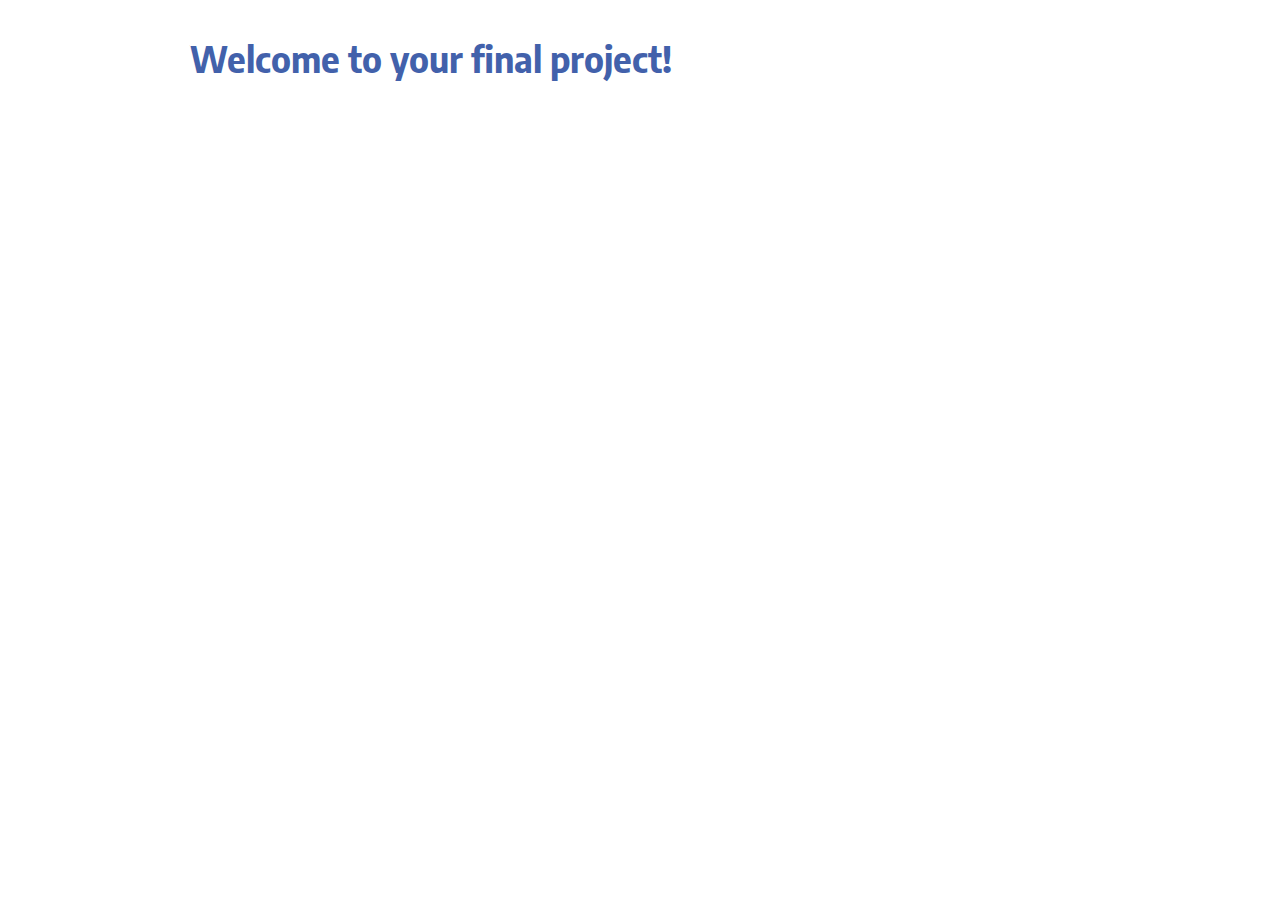
==== index.html @ d18a698d "Initialize gh-pages" ====
<!doctype html><html lang="en"><head><meta charset="utf-8"><meta http-equiv="X-UA-Compatible" content="IE=edge"><meta name="viewport" content="width=device-width,initial-scale=1"><meta name="description" content="Update your description here"/><title>Update your title here</title><link rel="shortcut icon" href="/images/favicons/favicon.ico"><link rel="icon" type="image/png" sizes="16x16" href="/images/favicons/favicon-16x16.png"><link rel="icon" type="image/png" sizes="32x32" href="/images/favicons/favicon-32x32.png"><link rel="manifest" href="/images/favicons/manifest.json"><meta name="mobile-web-app-capable" content="yes"><meta name="theme-color" content="#fff"><meta name="application-name" content="Student Site Boilerplate"><link rel="apple-touch-icon" sizes="57x57" href="/images/favicons/apple-touch-icon-57x57.png"><link rel="apple-touch-icon" sizes="60x60" href="/images/favicons/apple-touch-icon-60x60.png"><link rel="apple-touch-icon" sizes="72x72" href="/images/favicons/apple-touch-icon-72x72.png"><link rel="apple-touch-icon" sizes="76x76" href="/images/favicons/apple-touch-icon-76x76.png"><link rel="apple-touch-icon" sizes="114x114" href="/images/favicons/apple-touch-icon-114x114.png"><link rel="apple-touch-icon" sizes="120x120" href="/images/favicons/apple-touch-icon-120x120.png"><link rel="apple-touch-icon" sizes="144x144" href="/images/favicons/apple-touch-icon-144x144.png"><link rel="apple-touch-icon" sizes="152x152" href="/images/favicons/apple-touch-icon-152x152.png"><link rel="apple-touch-icon" sizes="167x167" href="/images/favicons/apple-touch-icon-167x167.png"><link rel="apple-touch-icon" sizes="180x180" href="/images/favicons/apple-touch-icon-180x180.png"><link rel="apple-touch-icon" sizes="1024x1024" href="/images/favicons/apple-touch-icon-1024x1024.png"><meta name="apple-mobile-web-app-capable" content="yes"><meta name="apple-mobile-web-app-status-bar-style" content="black-translucent"><meta name="apple-mobile-web-app-title" content="Student Site Boilerplate"><meta name="viewport" content="width=device-width,initial-scale=1"><link href="style.a7c01fe86505acb54447.css" rel="stylesheet"></head><body><main class="content-container"><h1 class="page-heading">Welcome to your final project!</h1></main><script src="main.f0ea4228673b4ac65ea8.js"></script></body></html>
---- style.a7c01fe86505acb54447.css ----
@import url(https://fonts.googleapis.com/css2?family=Encode+Sans&family=Encode+Sans+Semi+Condensed:wght@700&display=swap);html{line-height:1.15;-webkit-text-size-adjust:100%}body{margin:0}main{display:block}h1{font-size:2em;margin:.67em 0}hr{box-sizing:content-box;height:0;overflow:visible}pre{font-family:monospace,monospace;font-size:1em}a{background-color:transparent}abbr[title]{border-bottom:none;text-decoration:underline;-webkit-text-decoration:underline dotted;text-decoration:underline dotted}b,strong{font-weight:bolder}code,kbd,samp{font-family:monospace,monospace;font-size:1em}small{font-size:80%}sub,sup{font-size:75%;line-height:0;position:relative;vertical-align:baseline}sub{bottom:-.25em}sup{top:-.5em}img{border-style:none}button,input,optgroup,select,textarea{font-family:inherit;font-size:100%;line-height:1.15;margin:0}button,input{overflow:visible}button,select{text-transform:none}[type=button],[type=reset],[type=submit],button{-webkit-appearance:button}[type=button]::-moz-focus-inner,[type=reset]::-moz-focus-inner,[type=submit]::-moz-focus-inner,button::-moz-focus-inner{border-style:none;padding:0}[type=button]:-moz-focusring,[type=reset]:-moz-focusring,[type=submit]:-moz-focusring,button:-moz-focusring{outline:1px dotted ButtonText}fieldset{padding:.35em .75em .625em}legend{box-sizing:border-box;color:inherit;display:table;max-width:100%;padding:0;white-space:normal}progress{vertical-align:baseline}textarea{overflow:auto}[type=checkbox],[type=radio]{box-sizing:border-box;padding:0}[type=number]::-webkit-inner-spin-button,[type=number]::-webkit-outer-spin-button{height:auto}[type=search]{-webkit-appearance:textfield;outline-offset:-2px}[type=search]::-webkit-search-decoration{-webkit-appearance:none}::-webkit-file-upload-button{-webkit-appearance:button;font:inherit}details{display:block}summary{display:list-item}[hidden],template{display:none}body{font-family:Encode Sans,sans-serif;font-size:18px;line-height:1.5}h1,h2,h3,h4,h5,h6,strong{font-family:Encode Sans Semi Condensed,sans-serif;line-height:1.3;margin-top:0}a,h1{color:#1b6e97}aside{font-size:.8em}ol,ul{padding-left:2em}.content-container{margin:0 auto;max-width:900px;padding:1em}@media screen and (min-width:768px){.content-container{display:grid;grid-gap:3em;grid-template-columns:repeat(3,1fr);padding:2em 1em 5em}}.page-heading{grid-column:span 3}.introduction{grid-column:span 2;grid-row:span 2}.promotion{background:#f2f4fa;border:1px solid #4261ab;padding:2em}.page-heading{color:#ab424a}@media screen and (min-width:500px){.page-heading{color:#dd7c00}}@media screen and (min-width:768px){.page-heading{color:#3b975f}}@media screen and (min-width:1200px){.page-heading{color:#4261ab}}
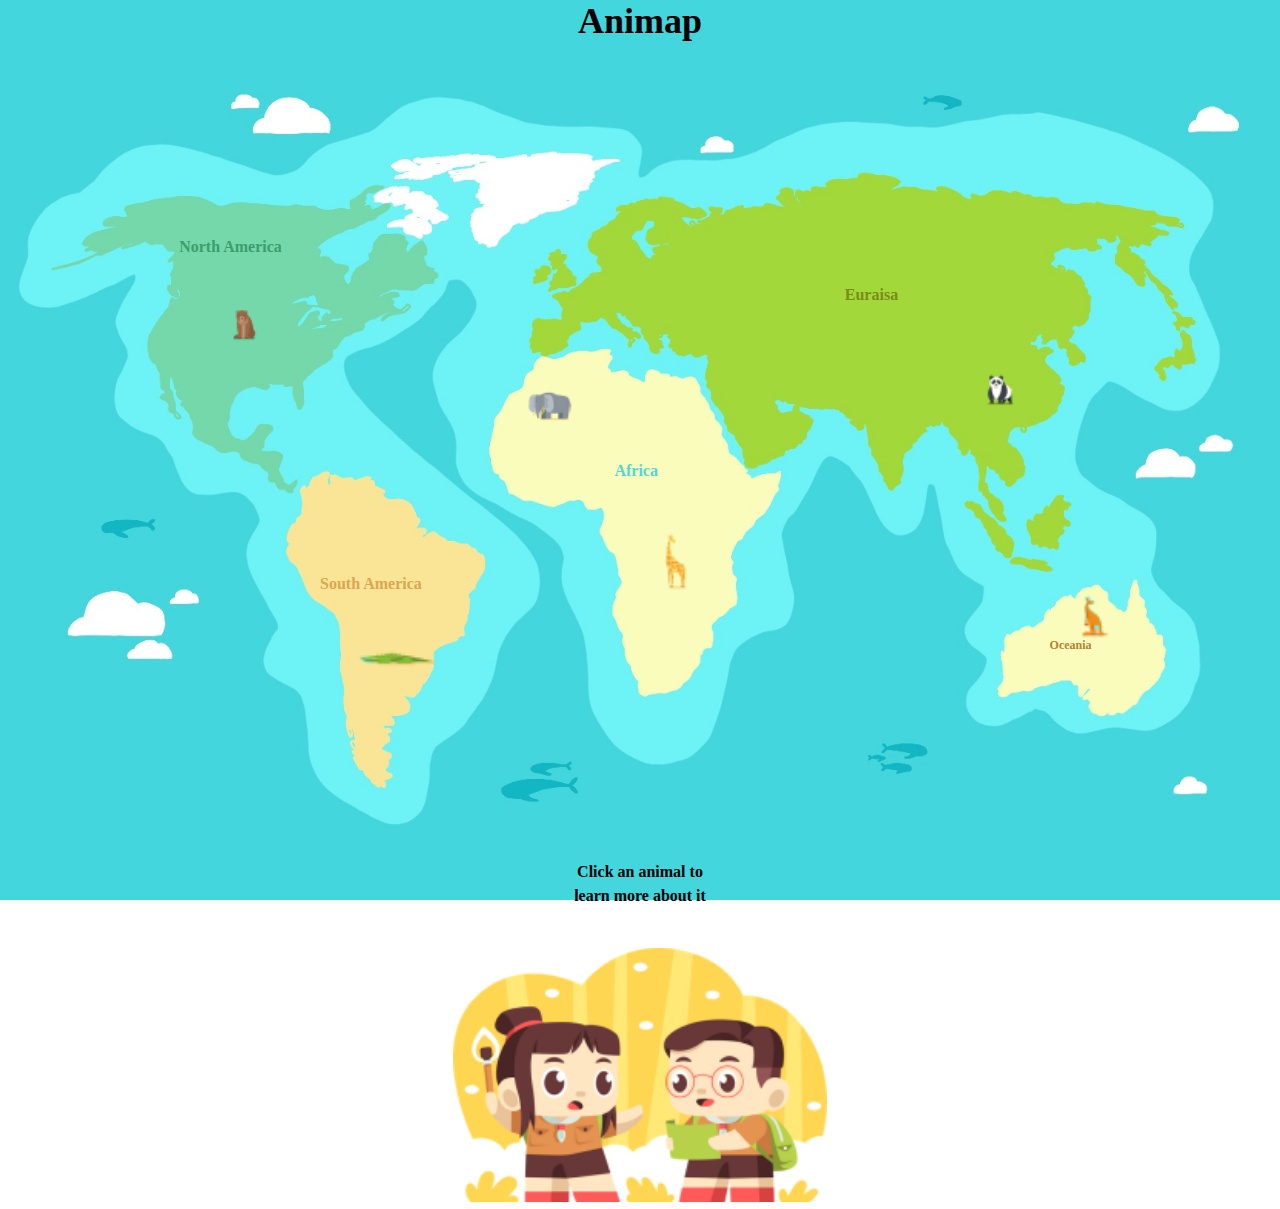
==== commit 7ca282da: "Updates" ====
--- a/index.html
+++ b/index.html
@@ -1 +1,99 @@
-<!doctype html><html lang="en"><head><meta charset="utf-8"><meta http-equiv="X-UA-Compatible" content="IE=edge"><meta name="viewport" content="width=device-width,initial-scale=1"><meta name="description" content="Update your description here"/><title>Update your title here</title><link rel="shortcut icon" href="/images/favicons/favicon.ico"><link rel="icon" type="image/png" sizes="16x16" href="/images/favicons/favicon-16x16.png"><link rel="icon" type="image/png" sizes="32x32" href="/images/favicons/favicon-32x32.png"><link rel="manifest" href="/images/favicons/manifest.json"><meta name="mobile-web-app-capable" content="yes"><meta name="theme-color" content="#fff"><meta name="application-name" content="Student Site Boilerplate"><link rel="apple-touch-icon" sizes="57x57" href="/images/favicons/apple-touch-icon-57x57.png"><link rel="apple-touch-icon" sizes="60x60" href="/images/favicons/apple-touch-icon-60x60.png"><link rel="apple-touch-icon" sizes="72x72" href="/images/favicons/apple-touch-icon-72x72.png"><link rel="apple-touch-icon" sizes="76x76" href="/images/favicons/apple-touch-icon-76x76.png"><link rel="apple-touch-icon" sizes="114x114" href="/images/favicons/apple-touch-icon-114x114.png"><link rel="apple-touch-icon" sizes="120x120" href="/images/favicons/apple-touch-icon-120x120.png"><link rel="apple-touch-icon" sizes="144x144" href="/images/favicons/apple-touch-icon-144x144.png"><link rel="apple-touch-icon" sizes="152x152" href="/images/favicons/apple-touch-icon-152x152.png"><link rel="apple-touch-icon" sizes="167x167" href="/images/favicons/apple-touch-icon-167x167.png"><link rel="apple-touch-icon" sizes="180x180" href="/images/favicons/apple-touch-icon-180x180.png"><link rel="apple-touch-icon" sizes="1024x1024" href="/images/favicons/apple-touch-icon-1024x1024.png"><meta name="apple-mobile-web-app-capable" content="yes"><meta name="apple-mobile-web-app-status-bar-style" content="black-translucent"><meta name="apple-mobile-web-app-title" content="Student Site Boilerplate"><meta name="viewport" content="width=device-width,initial-scale=1"><link href="style.a7c01fe86505acb54447.css" rel="stylesheet"></head><body><main class="content-container"><h1 class="page-heading">Welcome to your final project!</h1></main><script src="main.f0ea4228673b4ac65ea8.js"></script></body></html>+<!DOCTYPE html>
+<html lang="en">
+
+<head>
+	<meta charset="utf-8">
+	<meta http-equiv="X-UA-Compatible" content="IE=edge">
+	<meta name="viewport" content="width=device-width, initial-scale=1">
+	<meta name="description" content="Update your description here" />
+	<!-- google font link -->
+	<title>Animap</title>
+	<!-- link to css -->
+	<link rel="stylesheet" type="text/css" href="./css/style.css" />
+	<link rel="stylesheet" href="./css/initialize.css">
+	<link rel="stylesheet" href="./css/home.css">
+</head>
+
+<body>
+	<article class="home-content bc" id="section1">
+		<div class="home-main">
+			<!-- home screen -->
+			<h1 class="home-title">Animap</h1>
+			<div class="map-container">
+				<img src="images/map.jpeg" class="map">
+				<img src="images/lil-bear.png" class="lil-bear des_action" data-animal="bear">
+				<img src="images/lil-crocodile.png" class="lil-alligator des_action" data-animal="alligator">
+				<img src="images/lil-elephant.png" class="lil-elephant des_action" data-animal="elephant">
+				<img src="images/lil-giraffe.png" class="lil-giraffe des_action" data-animal="giraffe">
+				<img src="images/lil-panda.png" class="lil-panda des_action" data-animal="panda">
+				<img src="images/lil-kangaroo.png" class="lil-kangaroo des_action" data-animal="kangaroo">
+				<p class="namerica">North America</p>
+				<p class="samerica">South America</p>
+				<p class="africa">Africa</p>
+				<p class="euroasia">Euraisa</p>
+				<p class="oceania">Oceania</p>
+			</div>
+			<div class="click-prompt_content">
+				<h4 class="click-prompt">Click an animal to<br>learn more about it</h4>
+			</div>
+
+			<div class="kids-content">
+				<img src="images/kids.png" alt="kids" class="kids">
+			</div>
+		</div>
+	</article>
+
+
+	<!-- name card section -->
+	<article class="name-card hide bc" id="section2">
+		<!-- home button -->
+		<header class="name-header">
+			<span class="home-button" id="home_btn">Home</span>
+		</header>
+		<!-- name card -->
+		<section class="name-card-container ">
+			<h2 class="name">Giraffe</h2>
+			<ul class="facts">
+				<li>The tallest animals on Earth</li>
+				<li>Long neck reaching up to 18 feet</li>
+				<li>Habits in savanna</li>
+			</ul>
+		</section>
+		<div class="say-hi-content">
+			<!-- say hi button -->
+			<button type="button" class="say-hi-button" id="say_hi_btn">Say Hi to Giraffe!</button>
+
+			<!-- animal cartoon picture -->
+			<img src="images/giraffe-cartoon.png" class="animal-img" id="animal-img">
+		</div>
+
+
+	</article>
+
+	<!-- chat screen -->
+	<article class="chat-content hide" id="section3">
+		<header class="bc name-header">
+			<span class="home-button" id="myButton">Back</span>
+		</header>
+		<div class="chat-list">
+			<section class="chat-container">
+				<section class="animal-talk">
+				</section>
+			</section>
+		</div>
+		<footer class="default-list">
+			<section class="user-selection-chat">
+				<p class="prompt-where questionAction" data-type="where">Where are your from?</p>
+				<p class="prompt-food questionAction" data-type="food">What is your favorite food?</p>
+				<p class="prompt-sound questionAction" data-type="sound">What do you sound like?</p>
+			</section>
+		</footer>
+	</article>
+
+	<!--
+		This is where you should link your JS file.
+	-->
+	<script src="js/scripts.js"></script>
+</body>
+
+</html>--- a/css/style.css
+++ b/css/style.css
@@ -0,0 +1,575 @@
+/*
+CSS controls the styling of the page.
+You can write a color in directly, or use variables.
+Try changing the color from blue to red in the
+primary color variable below.
+*/
+
+body {}
+
+.bc {
+	background-color: #43D6DD;
+}
+
+/* landing page */
+.home-title {
+	color: black;
+	text-align: center;
+	font-size: 36px;
+	font-style: normal;
+	font-weight: 800;
+	line-height: normal;
+	margin: 0 auto;
+}
+
+.map-container {
+	position: relative;
+	width: fit-content;
+	height: fit-content;
+}
+
+.map {
+	width: 100%;
+	display: block;
+}
+
+.lil-bear {
+	position: absolute;
+	top: 25%;
+	left: 12%;
+	display: block;
+}
+
+.lil-alligator {
+	position: absolute;
+	top: 62%;
+	left: 26%;
+	display: block;
+}
+
+.lil-elephant {
+	position: absolute;
+	top: 34%;
+	left: 38%;
+	display: block;
+}
+
+.lil-giraffe {
+	position: absolute;
+	top: 54%;
+	left: 48%;
+	display: block;
+}
+
+.lil-panda {
+	position: absolute;
+	top: 30%;
+	left: 71%;
+	display: block;
+}
+
+.lil-kangaroo {
+	position: absolute;
+	top: 60%;
+	left: 80%;
+	display: block;
+}
+
+.namerica {
+	position: absolute;
+	font-size: .75rem;
+	top: 24%;
+	left: 14%;
+	white-space: nowrap;
+	display: block;
+	color: #3c9e6d;
+	font-weight: bold;
+}
+
+.samerica {
+	position: absolute;
+	font-size: .75rem;
+	top: 61%;
+	left: 20%;
+	display: block;
+	color: #dda652;
+	font-weight: bold;
+}
+
+.africa {
+	position: absolute;
+	font-size: .75rem;
+	top: 52%;
+	left: 48%;
+	display: block;
+	color: #4fd8da;
+	font-weight: bold;
+}
+
+.euroasia {
+	position: absolute;
+	font-size: .75rem;
+	top: 26%;
+	left: 60%;
+	display: block;
+	color: #7a8d17;
+	font-weight: bold;
+}
+
+.oceania {
+	position: absolute;
+	font-size: .75rem;
+	top: 74%;
+	left: 80%;
+	display: block;
+	color: #b97f37;
+	font-weight: bold;
+}
+
+.click-prompt_content {
+	margin-top: 15px;
+}
+
+.click-prompt {
+	text-align: center;
+}
+
+.kids {
+	width: 100%;
+	height: 100%;
+	object-fit: contain;
+}
+
+/* name card page */
+
+.home-button {
+	color: black;
+	padding: 12px 24px;
+	margin: 15px;
+	background-color: #FFD700;
+	border: none;
+	position: relative;
+	border-radius: 15px;
+	width: fit-content;
+}
+
+.name-card-container {
+	background-color: white;
+	border-radius: 15px;
+	height: 240px;
+	width: 95%;
+	margin: 0 auto 8px;
+}
+
+.hide {
+	display: none;
+}
+
+.show {
+	display: block;
+}
+
+.name {
+	padding: 8px 24px 0;
+}
+
+.facts {
+	line-height: 36px;
+	padding: 0 24px;
+}
+
+.animal-img {
+	width: 80%;
+	padding-left: 80px;
+	margin-top: -125px;
+}
+
+.say-hi-button {
+	padding: 15px 25px;
+	text-decoration: none;
+	margin-top: 20px;
+	margin-left: 20px;
+	background-color: #FFD700;
+	color: black;
+	width: fit-content;
+	position: relative;
+	border-radius: 15px;
+}
+
+.say-hi-button::before {
+	content: '';
+	position: absolute;
+}
+
+/* chat screen page */
+
+.back-buttom {
+	padding: 15px 25px;
+	margin-top: 20px;
+	margin-left: 20px;
+	background-color: #FFD700;
+	border: none;
+	color: black;
+	position: relative;
+	border-radius: 15px;
+	width: fit-content;
+
+}
+
+.user-selection-chat {
+	display: flex;
+	flex-direction: column;
+	justify-content: space-between;
+	height: 100px;
+	text-align: center;
+	align-items: stretch;
+	margin: 12px;
+}
+
+.user-selection-chat p {
+	margin: 12px 0;
+}
+
+.animal-name {
+	padding-top: 10px;
+	padding-left: 40px;
+	text-align: center;
+}
+
+.header {
+	display: flex;
+	flex-direction: row;
+}
+
+.chat-container {
+	background-color: white;
+	padding-left: 10px;
+	padding-top: 10px;
+}
+
+.avatar-message {
+	display: flex;
+	align-items: center;
+	flex-flow: row nowrap;
+	justify-content: flex-start;
+	width: 90%;
+}
+
+.ani-profile1 {
+	align-self: center;
+	width: 45px;
+	height: 45px;
+}
+
+.hello {
+	background-color: #343A40;
+	color: white;
+	padding: 10px;
+	width: fit-content;
+	margin-left: 10px;
+	border-radius: 10px;
+	position: relative;
+}
+
+.hello::before {
+	content: "";
+	position: absolute;
+	top: 50%;
+	left: -8px;
+	width: 0;
+	height: 0;
+	border-top: 10px solid transparent;
+	border-right: 10px solid #343A40;
+	border-bottom: 10px solid transparent;
+	transform: translateY(-50%);
+}
+
+
+.user-where {
+	background-color: #343A40;
+	color: white;
+	padding: 10px;
+	width: fit-content;
+	border-radius: 10px;
+	margin: 15px 10px 15px auto;
+	position: relative;
+}
+
+.user-where::before {
+	content: "";
+	position: absolute;
+	top: 50%;
+	right: -8px;
+	width: 0;
+	height: 0;
+	border-top: 10px solid transparent;
+	border-left: 10px solid #343A40;
+	border-bottom: 10px solid transparent;
+	transform: translateY(-50%);
+}
+
+.prompt-where {
+	padding: 15px 25px;
+	background-color: #FFD700;
+	border-radius: 5px;
+	position: relative;
+}
+
+.prompt-food {
+	padding: 15px 25px;
+	background-color: #FFD700;
+	border-radius: 5px;
+	position: relative;
+}
+
+.prompt-sound {
+	padding: 15px 25px;
+	background-color: #FFD700;
+	border-radius: 5px;
+	position: relative;
+}
+
+
+/*
+CSS doesn't allow variables to be used in media
+queries just yet, but you can use these values
+to help you out.
+
+	--size-xs: 320px;
+	--size-sm: 480px;
+	--size-md: 768px;
+	--size-lg: 1024px;
+	--size-xl: 1200px;
+*/
+
+h1 {
+	color: var(--color-primary);
+}
+
+/* Reset default styles */
+* {
+	margin: 0;
+	padding: 0;
+	border: 0;
+	outline: 0;
+	font-size: 100%;
+	vertical-align: baseline;
+	background: transparent;
+}
+
+html {
+	font-size: 16px;
+	height: 100%;
+}
+
+body {
+	font-size: 1em;
+	line-height: 1.5;
+	height: 100%;
+}
+
+h1 {
+	font-size: 2em;
+}
+
+p {
+	font-size: 1em;
+}
+
+a {
+	font-size: 0.8em;
+}
+
+ol,
+ul {
+	list-style: none;
+}
+
+blockquote,
+q {
+	quotes: none;
+}
+
+blockquote::before,
+blockquote::after,
+q::before,
+q::after {
+	content: "";
+	content: none;
+}
+
+table {
+	border-collapse: collapse;
+	border-spacing: 0;
+}
+
+.home-main {
+	width: 100%;
+	height: 100vh;
+	background-color: #43d6dd;
+}
+
+.kids-content {
+	width: 80%;
+	height: 254px;
+	margin: 40px auto 0;
+}
+
+.name-card {
+	width: 100%;
+	height: 100vh;
+	overflow: hidden;
+}
+
+.name-header {
+	height: 62px;
+	line-height: 62px;
+}
+
+.say-hi-content {
+	margin-top: -82px;
+}
+
+.chat-list {
+	min-height: 30vh;
+	height: calc(100vh - 245px - 62px);
+	overflow: hidden auto;
+}
+
+.default-list {
+	position: fixed;
+	width: 100%;
+	bottom: 2%;
+	height: 245px
+}
+
+.kangaroo {
+	margin-top: -44px;
+	padding-left: 70px;
+}
+
+.panda {
+	padding-left: 130px;
+	margin-top: -124px;
+}
+
+.elephant {
+	padding-left: 70px;
+	margin-top: -16px;
+}
+
+.alligator {
+	padding-left: 70px;
+	margin-top: -94px;
+}
+
+.bear {
+	padding-left: 80px;
+	margin-top: -150px;
+}
+
+
+/* This uses the same value as --size-xs. */
+
+/* put media queries code for iPad down here */
+@media screen and (width >=320px) {
+	.content-container {
+		margin: 0 auto;
+		max-width: 768px;
+	}
+
+	.lil-kangaroo {
+		top: 66%;
+		left: 82%;
+	}
+
+	.lil-panda {
+		top: 38%;
+		left: 75%;
+	}
+
+	.lil-giraffe {
+		top: 58%;
+		left: 50%;
+	}
+
+	.lil-elephant {
+		top: 40%;
+		left: 40%;
+	}
+
+	.lil-alligator {
+		top: 70%;
+		left: 28%;
+	}
+
+	.lil-bear {
+		top: 30%;
+		left: 16%;
+	}
+
+	.oceania {
+		left: 82%;
+	}
+
+	.euroasia {
+		top: 30%;
+		left: 66%;
+	}
+
+	.samerica {
+		top: 66%;
+		left: 25%;
+	}
+}
+
+@media screen and (width >=1024px) {
+
+	.say-hi-button {
+		margin-left: 40px;
+	}
+
+	.bear {
+		margin-top: -305px;
+	}
+
+	.namerica {
+		font-size: 1rem;
+	}
+
+	.samerica {
+		font-size: 1rem;
+	}
+
+	.africa {
+		font-size: 1rem;
+	}
+
+	.euroasia {
+		font-size: 1rem;
+	}
+
+	.lil-kangaroo {
+		width: 80px;
+	}
+
+	.lil-panda {
+		width: 80px;
+	}
+
+	.lil-giraffe {
+		width: 80px;
+	}
+
+	.lil-elephant {
+		width: 80px;
+	}
+
+	.lil-alligator {
+		width: 80px;
+	}
+
+	.lil-bear {
+		width: 80px;
+	}
+}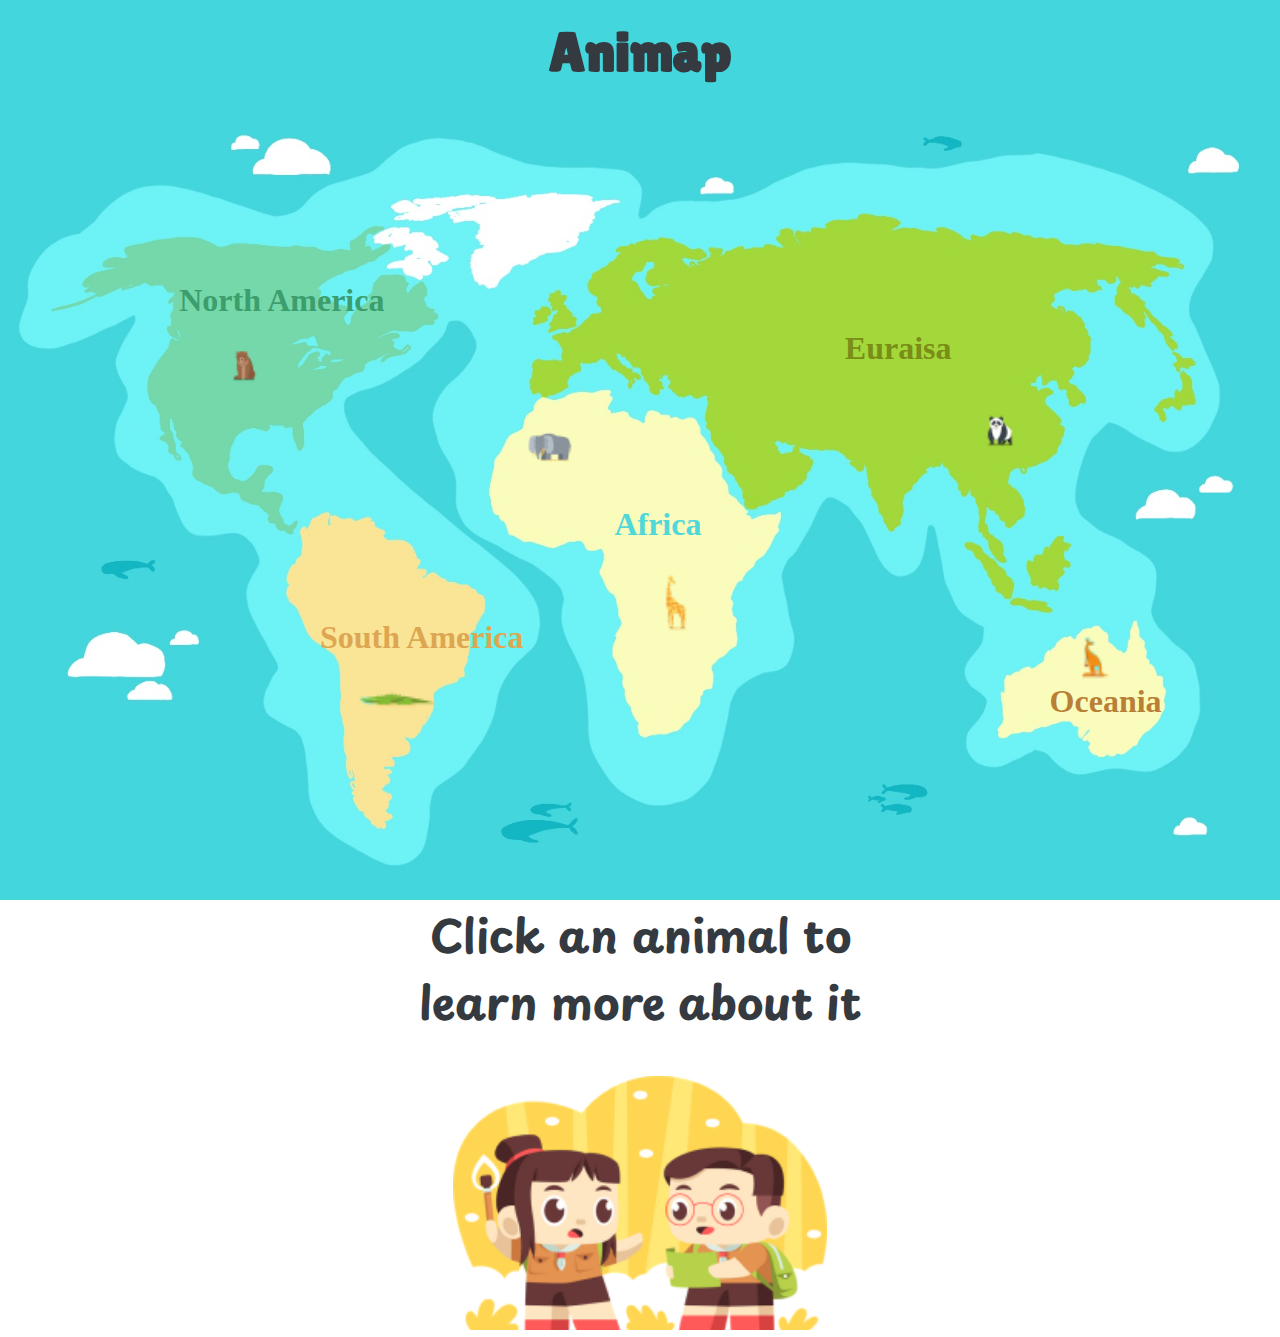
==== commit 3e0b0823: "Updates" ====
--- a/index.html
+++ b/index.html
@@ -7,11 +7,17 @@
 	<meta name="viewport" content="width=device-width, initial-scale=1">
 	<meta name="description" content="Update your description here" />
 	<!-- google font link -->
+	<link
+		href="https://fonts.googleapis.com/css2?family=Inter&family=Lilita+One&family=Playpen+Sans&family=Volkhov:wght@700&display=swap"
+		rel="stylesheet">
+	<link
+		href="https://fonts.googleapis.com/css2?family=Lilita+One&family=Playpen+Sans&family=Volkhov:wght@700&display=swap"
+		rel="stylesheet">
+	<link href="https://fonts.googleapis.com/css2?family=Lilita+One&family=Volkhov:wght@700&display=swap"
+		rel="stylesheet">
 	<title>Animap</title>
 	<!-- link to css -->
 	<link rel="stylesheet" type="text/css" href="./css/style.css" />
-	<link rel="stylesheet" href="./css/initialize.css">
-	<link rel="stylesheet" href="./css/home.css">
 </head>
 
 <body>
@@ -33,7 +39,7 @@
 				<p class="euroasia">Euraisa</p>
 				<p class="oceania">Oceania</p>
 			</div>
-			<div class="click-prompt_content">
+			<div class="click-prompt-content">
 				<h4 class="click-prompt">Click an animal to<br>learn more about it</h4>
 			</div>
 
--- a/css/style.css
+++ b/css/style.css
@@ -5,7 +5,62 @@
 primary color variable below.
 */
 
-body {}
+* {
+	margin: 0;
+	padding: 0;
+	border: 0;
+	outline: 0;
+	font-size: 100%;
+	vertical-align: baseline;
+	background: transparent;
+}
+
+html {
+	font-size: 16px;
+	height: 100%;
+}
+
+body {
+	font-size: 1em;
+	line-height: 1.5;
+	height: 100%;
+}
+
+h1 {
+	font-size: 2em;
+	color: var(--color-primary);
+}
+
+p {
+	font-size: 1em;
+}
+
+a {
+	font-size: 0.8em;
+}
+
+ol,
+ul {
+	list-style: none;
+}
+
+blockquote,
+q {
+	quotes: none;
+}
+
+blockquote::before,
+blockquote::after,
+q::before,
+q::after {
+	content: "";
+	content: none;
+}
+
+table {
+	border-collapse: collapse;
+	border-spacing: 0;
+}
 
 .bc {
 	background-color: #43D6DD;
@@ -13,7 +68,8 @@
 
 /* landing page */
 .home-title {
-	color: black;
+	color: #343A40;
+	font-family: 'Lilita One', sans-serif;
 	text-align: center;
 	font-size: 36px;
 	font-style: normal;
@@ -126,8 +182,11 @@
 	font-weight: bold;
 }
 
-.click-prompt_content {
+.click-prompt-content {
 	margin-top: 15px;
+	color: #343A40;
+	font-family: 'Playpen Sans', sans-serif;
+	font-weight: 200;
 }
 
 .click-prompt {
@@ -140,12 +199,13 @@
 	object-fit: contain;
 }
 
-/* name card page */
+/* name-card page */
 
 .home-button {
 	color: black;
 	padding: 12px 24px;
 	margin: 15px;
+	font-family: Inter, sans-serif;
 	background-color: #FFD700;
 	border: none;
 	position: relative;
@@ -170,12 +230,15 @@
 }
 
 .name {
+	font-size: 30px;
 	padding: 8px 24px 0;
+	font-family: Inter, sans-serif;
 }
 
 .facts {
 	line-height: 36px;
 	padding: 0 24px;
+	font-family: Inter, sans-serif;
 }
 
 .animal-img {
@@ -187,6 +250,7 @@
 .say-hi-button {
 	padding: 15px 25px;
 	text-decoration: none;
+	font-family: Inter, sans-serif;
 	margin-top: 20px;
 	margin-left: 20px;
 	background-color: #FFD700;
@@ -226,8 +290,14 @@
 	margin: 12px;
 }
 
+.animal-talk {
+	font-family: Inter, sans-serif;
+	line-height: 30px;
+}
+
 .user-selection-chat p {
 	margin: 12px 0;
+	font-family: Inter, sans-serif;
 }
 
 .animal-name {
@@ -342,67 +412,6 @@
 	--size-xl: 1200px;
 */
 
-h1 {
-	color: var(--color-primary);
-}
-
-/* Reset default styles */
-* {
-	margin: 0;
-	padding: 0;
-	border: 0;
-	outline: 0;
-	font-size: 100%;
-	vertical-align: baseline;
-	background: transparent;
-}
-
-html {
-	font-size: 16px;
-	height: 100%;
-}
-
-body {
-	font-size: 1em;
-	line-height: 1.5;
-	height: 100%;
-}
-
-h1 {
-	font-size: 2em;
-}
-
-p {
-	font-size: 1em;
-}
-
-a {
-	font-size: 0.8em;
-}
-
-ol,
-ul {
-	list-style: none;
-}
-
-blockquote,
-q {
-	quotes: none;
-}
-
-blockquote::before,
-blockquote::after,
-q::before,
-q::after {
-	content: "";
-	content: none;
-}
-
-table {
-	border-collapse: collapse;
-	border-spacing: 0;
-}
-
 .home-main {
 	width: 100%;
 	height: 100vh;
@@ -524,7 +533,6 @@
 }
 
 @media screen and (width >=1024px) {
-
 	.say-hi-button {
 		margin-left: 40px;
 	}
@@ -534,19 +542,23 @@
 	}
 
 	.namerica {
-		font-size: 1rem;
+		font-size: 2rem;
 	}
 
 	.samerica {
-		font-size: 1rem;
+		font-size: 2rem;
 	}
 
 	.africa {
-		font-size: 1rem;
+		font-size: 2rem;
 	}
 
 	.euroasia {
-		font-size: 1rem;
+		font-size: 2rem;
+	}
+
+	.oceania {
+		font-size: 2rem;
 	}
 
 	.lil-kangaroo {
@@ -572,4 +584,28 @@
 	.lil-bear {
 		width: 80px;
 	}
+
+	.click-prompt {
+		font-size: 45px;
+	}
+
+	.home-title {
+		font-size: 55px;
+		padding-top: 20px;
+	}
+
+	.animal-img {
+		width: 30%;
+		padding-left: 10px;
+		margin-left: 700px;
+		margin-top: -125px;
+	}
+
+	.animal-talk {
+		font-size: 20px;
+	}
+
+	.facts {
+		font-size: 20px;
+	}
 }